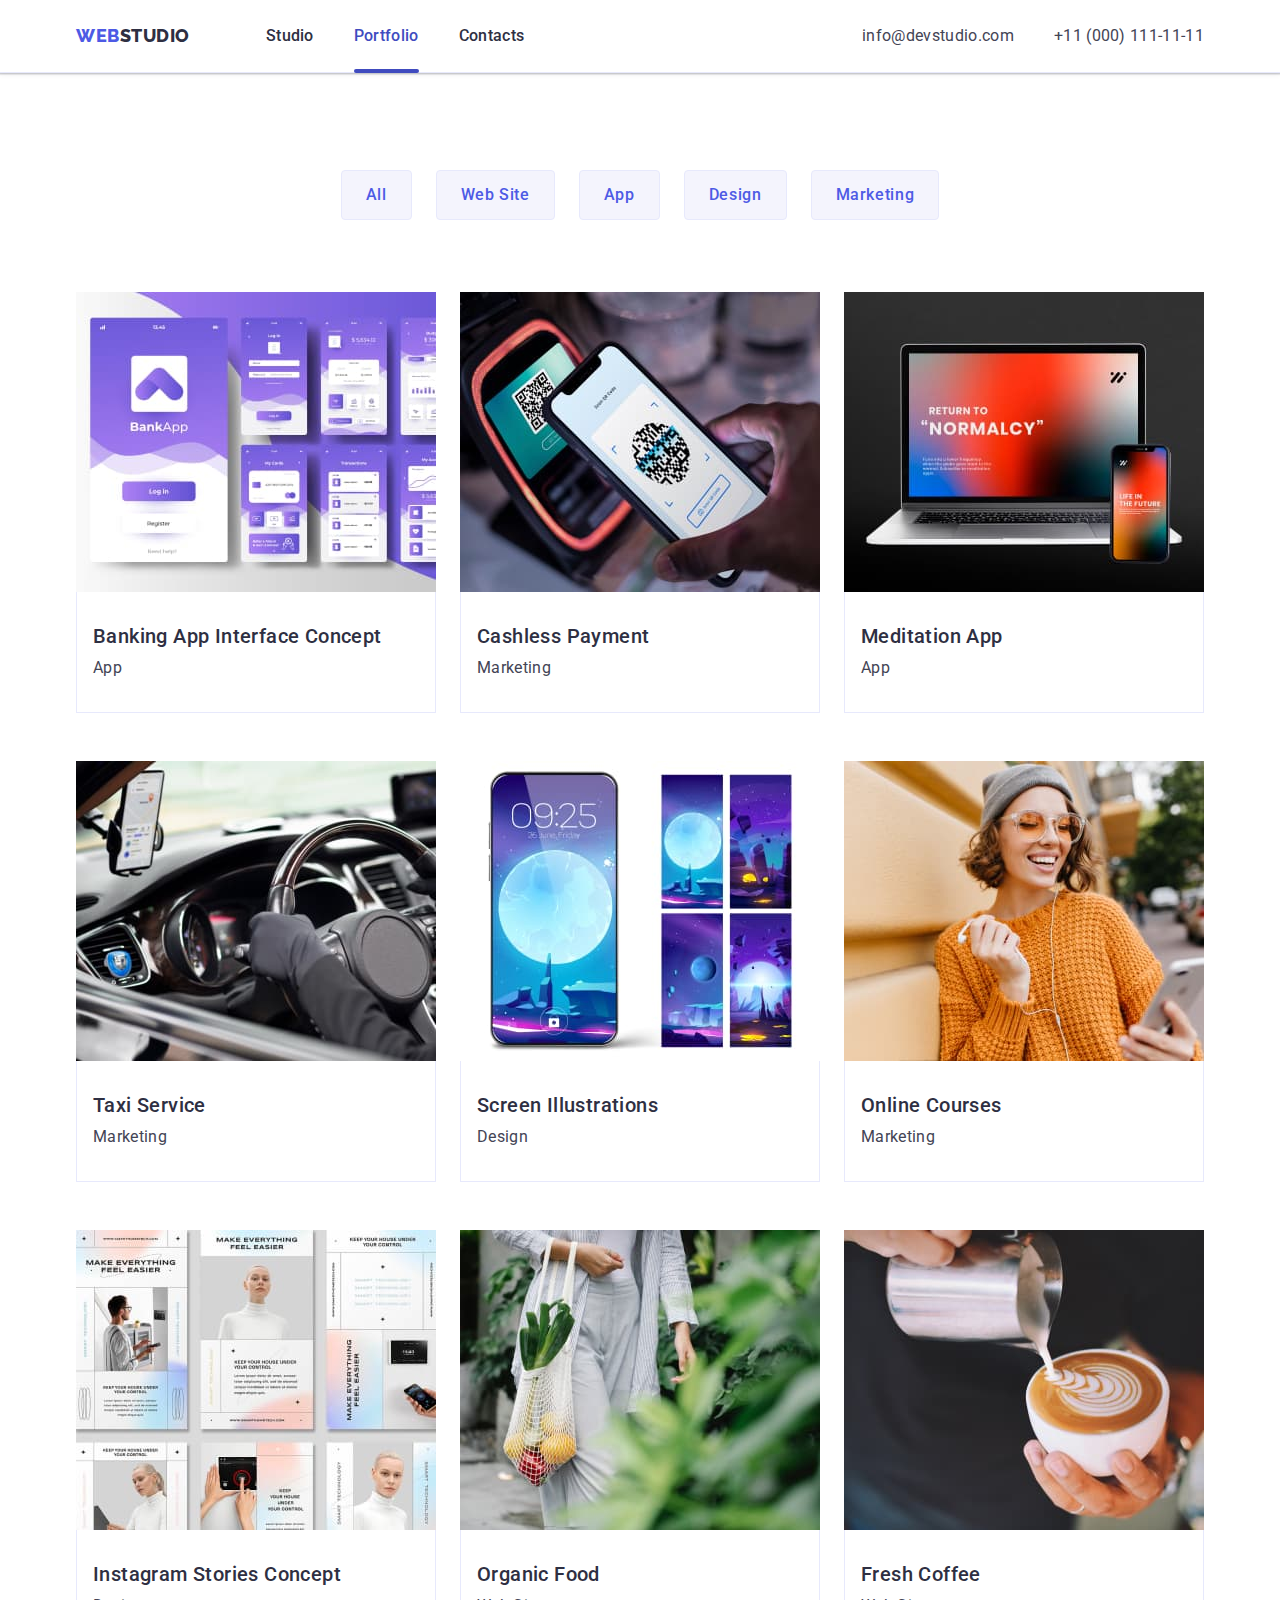
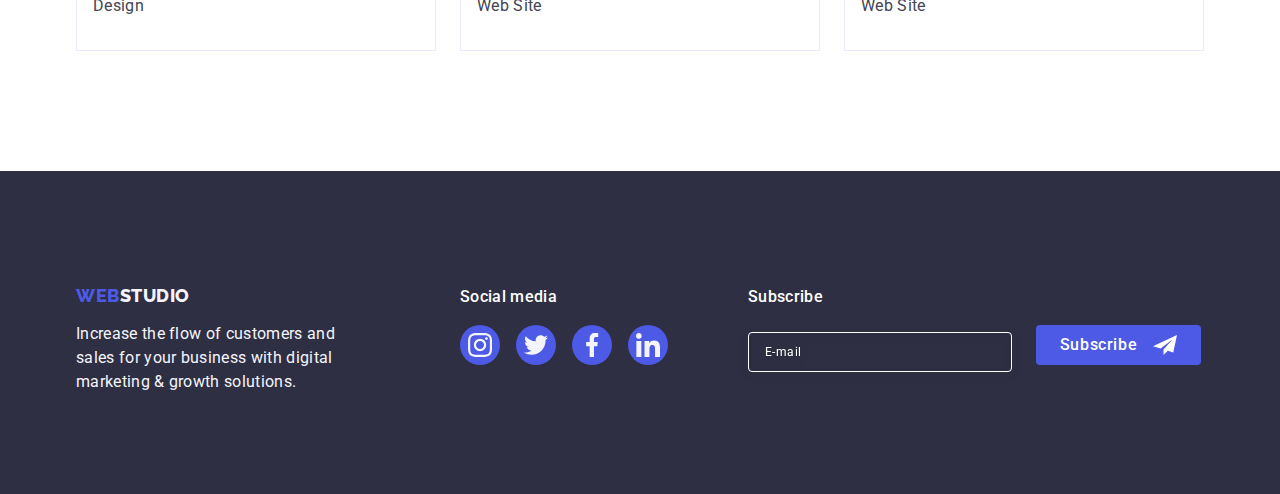
==== portfolio.html @ 79c11721 "Initial commit" ====
<!DOCTYPE html>
<html lang="en">
  <head>
    <meta charset="UTF-8" />
    <meta name="viewport" content="width=device-width, initial-scale=1.0" />
    <title>portfolio</title>
    <link rel="preconnect" href="https://fonts.googleapis.com" />
    <link rel="preconnect" href="https://fonts.gstatic.com" crossorigin />
    <link
      href="https://fonts.googleapis.com/css2?family=Montserrat:wght@500;700&family=Raleway:wght@800&family=Roboto:wght@400;500;700&display=swap"
      rel="stylesheet"
    />
    <link
      rel="stylesheet"
      href="https://cdnjs.cloudflare.com/ajax/libs/modern-normalize/1.0.0/modern-normalize.min.css"
    />
    <link rel="stylesheet" href="./css/styles.css" />
  </head>

  <body>
    <header class="page-header">
      <div class="container header-container">
        <nav class="header-nav">
          <a class="logo link" href="./index.html"
            >WEB<span class="studio">Studio</span></a
          >
          <ul class="list site-nav">
            <li><a class="link link-nav" href="./index.html">Studio</a></li>
            <li>
              <a class="link link-nav link-nav-active" href="./portfolio.html"
                >Portfolio</a
              >
            </li>
            <li><a class="link link-nav" href="">Contacts</a></li>
          </ul>
        </nav>
        <address class="address">
          <ul class="list auth-nav">
            <li>
              <a class="link link-auth" href="mailto:info@devstudio.com"
                >info@devstudio.com</a
              >
            </li>
            <li>
              <a class="link link-auth" href="tel:+110001111111"
                >+11 (000) 111-11-11</a
              >
            </li>
          </ul>
        </address>
      </div>
    </header>

    <main>
      <section class="portfolio section">
        <div class="container">
          <h1 class="visually-hidden">Gallery</h1>
          <ul class="list btn-menu">
            <li>
              <button type="button" class="portfolio-buttons">All</button>
            </li>
            <li>
              <button type="button" class="portfolio-buttons">Web Site</button>
            </li>
            <li>
              <button type="button" class="portfolio-buttons">App</button>
            </li>
            <li>
              <button type="button" class="portfolio-buttons">Design</button>
            </li>
            <li>
              <button type="button" class="portfolio-buttons">Marketing</button>
            </li>
          </ul>

          <ul class="list portfolio-list">
            <li class="portfolio-item">
              <a href="" class="link portfolio-link">
                <div class="portfolio-overlay">
                  <img
                    class="portfolio-image"
                    src="./images/Portfolio/banking-app.jpg"
                    alt="bankapp"
                    width="360"
                  />
                  <p class="portfolio-image-text">
                    14 Stylish and User-Friendly App Design Concepts · Task
                    Manager App · Calorie Tracker App · Exotic Fruit Ecommerce
                    App · Cloud Storage App Cashless Payment Marketing
                  </p>
                </div>
                <div class="portfolio-item-container">
                  <h2 class="portfolio-title">Banking App Interface Concept</h2>
                  <p class="portfolio-text">App</p>
                </div>
              </a>
            </li>
            <li class="portfolio-item">
              <a href="" class="link portfolio-link">
                <div class="portfolio-overlay">
                  <img
                    class="portfolio-image"
                    src="./images/Portfolio/payment.jpg"
                    alt="payment"
                    width="360"
                  />
                  <p class="portfolio-image-text">
                    14 Stylish and User-Friendly App Design Concepts · Task
                    Manager App · Calorie Tracker App · Exotic Fruit Ecommerce
                    App · Cloud Storage App Cashless Payment Marketing
                  </p>
                </div>
                <div class="portfolio-item-container">
                  <h2 class="portfolio-title">Cashless Payment</h2>
                  <p class="portfolio-text">Marketing</p>
                </div>
              </a>
            </li>
            <li class="portfolio-item">
              <a href="" class="link portfolio-link">
                <div class="portfolio-overlay">
                  <img
                    class="portfolio-image"
                    src="./images/Portfolio/maditation-app.jpg"
                    alt="maditation-app"
                    width="360"
                  />
                  <p class="portfolio-image-text">
                    14 Stylish and User-Friendly App Design Concepts · Task
                    Manager App · Calorie Tracker App · Exotic Fruit Ecommerce
                    App · Cloud Storage App Cashless Payment Marketing
                  </p>
                </div>
                <div class="portfolio-item-container">
                  <h2 class="portfolio-title">Meditation App</h2>
                  <p class="portfolio-text">App</p>
                </div>
              </a>
            </li>
            <li class="portfolio-item">
              <a href="" class="link portfolio-link">
                <div class="portfolio-overlay">
                  <img
                    class="portfolio-image"
                    src="./images/Portfolio/taxi.jpg"
                    alt="taxi"
                    width="360"
                  />
                  <p class="portfolio-image-text">
                    14 Stylish and User-Friendly App Design Concepts · Task
                    Manager App · Calorie Tracker App · Exotic Fruit Ecommerce
                    App · Cloud Storage App Cashless Payment Marketing
                  </p>
                </div>
                <div class="portfolio-item-container">
                  <h2 class="portfolio-title">Taxi Service</h2>
                  <p class="portfolio-text">Marketing</p>
                </div>
              </a>
            </li>
            <li class="portfolio-item">
              <a href="" class="link portfolio-link">
                <div class="portfolio-overlay">
                  <img
                    class="portfolio-image"
                    src="./images/Portfolio/screen-ill.jpg"
                    alt="Illustrations"
                    width="360"
                  />
                  <p class="portfolio-image-text">
                    14 Stylish and User-Friendly App Design Concepts · Task
                    Manager App · Calorie Tracker App · Exotic Fruit Ecommerce
                    App · Cloud Storage App Cashless Payment Marketing
                  </p>
                </div>
                <div class="portfolio-item-container">
                  <h2 class="portfolio-title">Screen Illustrations</h2>
                  <p class="portfolio-text">Design</p>
                </div>
              </a>
            </li>
            <li class="portfolio-item">
              <a href="" class="link portfolio-link">
                <div class="portfolio-overlay">
                  <img
                    class="portfolio-image"
                    src="./images/Portfolio/online-courses.jpg"
                    alt="courses"
                    width="360"
                  />
                  <p class="portfolio-image-text">
                    14 Stylish and User-Friendly App Design Concepts · Task
                    Manager App · Calorie Tracker App · Exotic Fruit Ecommerce
                    App · Cloud Storage App Cashless Payment Marketing
                  </p>
                </div>
                <div class="portfolio-item-container">
                  <h2 class="portfolio-title">Online Courses</h2>
                  <p class="portfolio-text">Marketing</p>
                </div>
              </a>
            </li>
            <li class="portfolio-item">
              <a href="" class="link portfolio-link">
                <div class="portfolio-overlay">
                  <img
                    class="portfolio-image"
                    src="./images/Portfolio/instagram.jpg"
                    alt="instagram"
                    width="360"
                  />
                  <p class="portfolio-image-text">
                    14 Stylish and User-Friendly App Design Concepts · Task
                    Manager App · Calorie Tracker App · Exotic Fruit Ecommerce
                    App · Cloud Storage App Cashless Payment Marketing
                  </p>
                </div>
                <div class="portfolio-item-container">
                  <h2 class="portfolio-title">Instagram Stories Concept</h2>
                  <p class="portfolio-text">Design</p>
                </div>
              </a>
            </li>
            <li class="portfolio-item">
              <a href="" class="link portfolio-link">
                <div class="portfolio-overlay">
                  <img
                    class="portfolio-image"
                    src="./images/Portfolio/organic-food.jpg"
                    alt="food"
                    width="360"
                  />
                  <p class="portfolio-image-text">
                    14 Stylish and User-Friendly App Design Concepts · Task
                    Manager App · Calorie Tracker App · Exotic Fruit Ecommerce
                    App · Cloud Storage App Cashless Payment Marketing
                  </p>
                </div>
                <div class="portfolio-item-container">
                  <h2 class="portfolio-title">Organic Food</h2>
                  <p class="portfolio-text">Web Site</p>
                </div>
              </a>
            </li>
            <li class="portfolio-item">
              <a href="" class="link portfolio-link">
                <div class="portfolio-overlay">
                  <img
                    class="portfolio-image"
                    src="./images/Portfolio/coffee.jpg"
                    alt="coffee"
                    width="360"
                  />
                  <p class="portfolio-image-text">
                    14 Stylish and User-Friendly App Design Concepts · Task
                    Manager App · Calorie Tracker App · Exotic Fruit Ecommerce
                    App · Cloud Storage App Cashless Payment Marketing
                  </p>
                </div>
                <div class="portfolio-item-container">
                  <h2 class="portfolio-title">Fresh Coffee</h2>
                  <p class="portfolio-text">Web Site</p>
                </div>
              </a>
            </li>
          </ul>
        </div>
      </section>
    </main>

    <footer class="footer">
      <div class="container footer-container">
        <div class="footer-logo">
          <a class="logo link" href="./index.html"
            >WEB<span class="studio">Studio</span></a
          >
          <p class="footer-text">
            Increase the flow of customers and sales for your business with
            digital marketing & growth solutions.
          </p>
        </div>
        <div class="footer-social">
          <p class="footer-social-paragraph">Social media</p>
          <ul class="list social-list">
            <li class="social-item">
              <a class="social-link" href="">
                <svg class="social-icon" width="24" height="24">
                  <use
                    href="./images/icons/iconmoon/sprite.svg#icon-instagram"
                  ></use>
                </svg>
              </a>
            </li>
            <li class="social-item">
              <a class="social-link" href="">
                <svg class="social-icon" width="24" height="24">
                  <use
                    href="./images/icons/iconmoon/sprite.svg#icon-twitter"
                  ></use>
                </svg>
              </a>
            </li>
            <li class="social-item">
              <a class="social-link" href="">
                <svg class="social-icon" width="24" height="24">
                  <use
                    href="./images/icons/iconmoon/sprite.svg#icon-facebook"
                  ></use>
                </svg>
              </a>
            </li>
            <li class="social-item">
              <a class="social-link" href="">
                <svg class="social-icon" width="24" height="24">
                  <use
                    href="./images/icons/iconmoon/sprite.svg#icon-linkedin"
                  ></use>
                </svg>
              </a>
            </li>
          </ul>
        </div>
        <div class="footer-form">
          <p class="footer-subscribe-text">Subscribe</p>
          <form class="footer-subscribe-form">
            <label class="footer-field" for="email">
              <input
                class="footer-input"
                type="email"
                id="email"
                name="email"
                placeholder="E-mail"
            /></label>

            <button class="footer-subscribe-button" type="submit">
              Subscribe
              <svg class="footer-subscribe-icon" width="24" height="24">
                <use href="./images/icons.svg#icon-paper-plane"></use>
              </svg>
            </button>
          </form>
        </div>
      </div>
    </footer>
  </body>
</html>
---- css/styles.css ----
:root {
  --global-font: 'Roboto', sans-serif;
  --second-font: 'Raleway', sans-serif;
  --global-text-color: #434455;
  --second-text-color: #2e2f42;
  --background-color-white: #ffffff;
  --background-clor-grey: #f4f4fd;
  --global-color-blue: #4d5ae5;
  --active-button: #404bbf;
  --portfolio-button: #e7e9fc;
  --customers-border: #8e8f99;
  --footer-active-icons: #31d0aa;
  --dairy: #fcfcfc;
  --transition-dur: 250ms;
  --transition-func: cubic-bezier(0.4, 0, 0.2, 1);
}
/* =========== COMMON ========== */

/* *,
*::before,
*::after{
    box-sizing: inherit;
} */

h1,
h2,
h3,
h4,
p {
  margin: 0;
}

ul,
ol {
  margin: 0;
  padding: 0;
}

body {
  font-family: var(--global-font);
  background-color: var(--background-color-white);
  color: var(--global-text-color);
  font-size: 36px;
  line-height: 1.1;
  letter-spacing: 0.72px;
}

img {
  display: block;
  max-width: 100%;
}

.container {
  max-width: 1158px;
  margin: 0 auto;
  padding: 0 15px;
}

.section {
  padding: 120px 0;
}
/* ============Header============== */

.header-container {
  display: flex;
  justify-content: space-between;
  align-items: center;
}

.page-header {
  border-bottom: 1px solid var(--portfolio-button);
  background: var(--background-color-white);
  box-shadow: 0px 1px 6px 0px rgba(46, 47, 66, 0.08),
    0px 1px 1px 0px rgba(46, 47, 66, 0.16),
    0px 2px 1px 0px rgba(46, 47, 66, 0.08);
}

.header-nav {
  display: flex;
  align-items: center;
}

.auth-nav {
  display: flex;
  gap: 40px;
}

.site-nav {
  display: flex;
  gap: 40px;
}

.link {
  display: inline-block;
  padding: 24px 0;

  text-decoration: none;
  color: var(--second-text-color);
  font-size: 16px;
  line-height: 1.5;
  letter-spacing: 0.32px;
}

.link-nav-active {
  position: relative;
  color: var(--active-button);
}

.link-nav-active::after {
  position: absolute;
  left: 0;
  bottom: -1px;
  display: block;
  content: '';
  width: 100%;
  height: 4px;
  border-radius: 2px;
  background: var(--active-button);
}
.site-nav .link {
  font-weight: 500;
}

.site-nav .link:hover,
.site-nav .link:focus {
  color: var(--active-button);
}

.site-nav .link.current {
  color: var(--active-button);
}

.auth-nav .link:hover,
.auth-nav .link:focus,
.auth-nav .link.current {
  color: var(--active-button);
}

.auth-nav .link {
  font-weight: 400;
  color: var(--global-text-color);
}

.link-nav,
.link-auth {
  display: inline-block;
  padding: 24px 0;
  transition-property: color;
  transition-duration: var(--transition-dur);
  transition-timing-function: var(--transition-func);
}

.list {
  list-style-type: none;
}

.address {
  font-style: normal;
}
/* ============Header=============*/

/* =============Logo=============== */
.logo {
  margin-right: 76px;
  padding: 24px 0;

  font-family: var(--second-font);
  color: var(--global-color-blue);
  font-size: 18px;
  line-height: 1.17;
  letter-spacing: 0.54px;
  font-weight: 800;
  text-transform: uppercase;
}

.studio {
  color: var(--second-text-color);
}

/* ===============Logo============ */

/* ==================== Hero ===================== */
.hero {
  background-color: var(--second-text-color);
  padding: 188px 0;

  background-image: linear-gradient(
      rgba(46, 47, 66, 0.7),
      rgba(46, 47, 66, 0.7)
    ),
    url(../images/people-office.jpg);
  max-width: 1440px;
  background-repeat: no-repeat;
  background-position: center;
  background-size: cover;
}

.hero-button {
  display: block;
  padding: 16px 32px;
  border-radius: 4px;
  min-width: 169px;

  transition-property: background-color;
  transition-duration: var(--transition-dur);
  transition-timing-function: var(--transition-func);

  box-shadow: 0px 4px 4px 0px rgba(0, 0, 0, 0.15);
  font-family: inherit;
  background-color: var(--global-color-blue);
  color: var(--background-color-white);
  font-size: 16px;
  line-height: 1.5;
  letter-spacing: 0.64px;
  font-weight: 500;
  cursor: pointer;
  border: none;
}

.hero-button:hover,
.hero-button:focus {
  background-color: var(--active-button);
}

.hero-title {
  margin-bottom: 48px;
  max-width: 496px;

  color: var(--background-color-white);
  font-size: 56px;
  line-height: 1.07;
  letter-spacing: 1.12px;
}

/* ===================== Hero =======================*/

.features-title,
.products-title,
.team-title,
.customers-title {
  color: var(--second-text-color);
  font-size: 36px;
  line-height: 1.11;
  letter-spacing: 0.72px;
  text-transform: capitalize;
  text-align: center;
  margin-bottom: 72px;
}

/*=================== Features ===================== */
.visually-hidden {
  position: absolute;
  width: 1px;
  height: 1px;
  margin: -1px;
  border: 0;
  padding: 0;

  white-space: nowrap;
  clip-path: inset(100%);
  clip: rect(0 0 0 0);
  overflow: hidden;
}
/* 
.features {
  padding: 120px 0 120px;
} */

.features .title {
  margin-bottom: 8px;

  color: var(--second-text-color);
  font-size: 20px;
  line-height: 1.2;
  letter-spacing: 0.02em;
  font-weight: 500;
}

.features-description {
  color: var(--global-text-color);
  font-size: 16px;
  line-height: 1.5;
  letter-spacing: 0.32px;
}
.features-list {
  display: flex;
  gap: 24px;
}

.features-item {
  max-width: 264px;
  flex-direction: column;
}

.features-icon {
  display: flex;
  justify-content: center;
  align-items: center;

  border-radius: 4px;
  background-color: #f4f4fd;
  height: 112px;
  margin-bottom: 8px;
}
/* ================ Features =========================*/

/* ===================== Products ===================== */

.products {
  padding-top: 0;
  padding-bottom: 120px;
}

.products-list {
  display: flex;
  gap: 24px;
}

/* ====================== Products ==================== */
/* ==================== Team ==========================*/

.team-container {
  padding: 32px 0;
  text-align: center;
}

.team {
  background-color: var(--background-clor-grey);
}

.team-name {
  color: var(--second-text-color);
  font-size: 20px;
  line-height: 1.2;
  letter-spacing: 0.4px;
  font-weight: 500;
  margin-bottom: 8px;
}

.team-position {
  color: var(--global-text-color);
  font-size: 16px;
  line-height: 1.5;
  letter-spacing: 0.32px;
  margin-bottom: 8px;
}

.team-item {
  border-radius: 0px 0px 4px 4px;
  background-color: var(--background-color-white);
  box-shadow: 0px 2px 1px 0px rgba(46, 47, 66, 0.08),
    0px 1px 1px 0px rgba(46, 47, 66, 0.16),
    0px 1px 6px 0px rgba(46, 47, 66, 0.08);
}

.team-list {
  display: flex;
  gap: 24px;
}

.social-list {
  display: flex;
  gap: 24px;
  justify-content: center;
}

.social-item {
  width: 40px;
  height: 40px;
}

.social-link {
  display: flex;
  justify-content: center;
  align-items: center;

  transition-property: background-color;
  transition-duration: var(--transition-dur);
  transition-timing-function: var(--transition-func);

  background-color: var(--global-color-blue);
  border-radius: 50%;
  height: 100%;
  width: 100%;
}

.social-icon {
  fill: var(--background-clor-grey);
}
.social-link:hover {
  background-color: var(--active-button);
}

.social-link:focus {
  background-color: var(--active-button);
}
/* ======================Team ========================*/

/* ================= Customers========== */
.customers-title {
  margin-bottom: 72px;
}

.customers-list {
  display: flex;
  gap: 24px;
}

.customers-item {
  height: 88px;
  width: 168px;
}

.customers-link {
  display: flex;
  justify-content: center;
  align-items: center;
  padding: 16px 32px;

  transition-property: border-color, color;
  transition-duration: var(--transition-dur);
  transition-timing-function: var(--transition-func);

  border-radius: 4px;
  border: 1px solid var(--customers-border);
  color: var(--customers-border);
  height: 100%;
}

.customers-link:hover,
.customers-link:focus {
  border: 1px solid var(--active-button);
  color: var(--active-button);
}
.customers-icon {
  fill: currentColor;
}

.customers-icon:hover,
.customers-icon:focus {
  fill: var(--active-button);
}
/* ================= Customers========== */
/*===================== Footer========================= */
.footer {
  padding-top: 100px;
  padding-bottom: 100px;

  background-color: var(--second-text-color);
}

.footer-text {
  width: 264px;

  color: var(--background-clor-grey);
  font-size: 16px;
  line-height: 1.5;
  letter-spacing: 0.32px;
}

.footer .studio {
  color: var(--background-clor-grey);
}

.footer .logo {
  padding: 0;
  margin-bottom: 16px;
}
.footer-container {
  display: flex;
  align-items: baseline;
}

.footer-logo {
  margin-right: 120px;
}

.footer-social {
  display: block;
}
.footer-social-paragraph {
  margin-bottom: 16px;

  font-family: Roboto;
  font-size: 16px;
  font-style: normal;
  font-weight: 500;
  line-height: 1.5;
  letter-spacing: 0.32px;
  color: var(--background-color-white);
}

.footer .social-link:hover,
.social-link:focus {
  background-color: var(--footer-active-icons);
}

.footer .social-list {
  gap: 16px;
}
/* ===================== Footer ========================*/

/* ================ Modal Window ===================== */

.modal {
  position: fixed;
  left: 0;
  top: 0;
  opacity: 1;
  visibility: visible;

  transition-property: opacity, visibility;
  transition-duration: var(--transition-dur);
  transition-timing-function: var(--transition-func);

  height: 100%;
  width: 100%;
  background: rgba(46, 47, 66, 0.4);
}

.is-hidden {
  visibility: hidden;
  opacity: 0;
  pointer-events: none;
  transform: scale(0.2);
}

.backdrop {
  padding: 72px 24px 24px 24px;
  position: absolute;
  left: 50%;
  top: 50%;
  transform: translate(-50%, -50%);
  transition-property: transform;
  transition-duration: var(--transition-dur);
  transition-timing-function: var(--transition-func);

  width: 408px;
  min-height: 584px;
  border-radius: 4px;
  background: var(--dairy);
  box-shadow: 0px 2px 1px 0px rgba(0, 0, 0, 0.2),
    0px 1px 3px 0px rgba(0, 0, 0, 0.12), 0px 1px 1px 0px rgba(0, 0, 0, 0.14);
}

.close-button {
  display: flex;
  align-items: center;
  justify-content: center;

  position: absolute;
  right: 24px;
  top: 24px;

  transition-property: background-color, border;
  transition-duration: var(--transition-dur);
  transition-timing-function: var(--transition-func);

  width: 24px;
  height: 24px;
  border-radius: 50%;
  background-color: var(--portfolio-button);
  border: 1px solid rgba(0, 0, 0, 0.1);
  padding: 0;
  cursor: pointer;
}

.close-button:hover,
.close-button:focus {
  cursor: pointer;
  background-color: var(--active-button);
  fill: var(--background-color-white);
  border: none;
}

.close-button-icon {
  transition-property: fill;
  transition-duration: var(--transition-dur);
  transition-timing-function: var(--transition-func);
}

/*  */
/* ============== footer form =========== */
.footer-form {
  display: block;
  margin-left: 80px;
}

.footer-subscribe-text {
  margin-bottom: 16px;

  font-size: 16px;
  font-weight: 500;
  line-height: 1.5;
  letter-spacing: 0.32px;

  color: var(--background-color-white);
}

.footer-subscribe-form {
  display: flex;
  gap: 24px;
}

.footer-input {
  width: 264px;
  height: 40px;
  border: 1px solid var(--background-color-white);
  background-color: transparent;
  font-size: 12px;
  font-weight: 400;
  line-height: 1.5;
  letter-spacing: 0.48px;

  padding-left: 16px;
  filter: drop-shadow(0px 4px 4px rgba(0, 0, 0, 0.15));
  border-radius: 4px;
  color: var(--background-color-white);
}

.footer-input::placeholder {
  color: var(--background-color-white);
}

.footer-subscribe-button {
  display: flex;
  justify-content: center;
  align-items: center;
  min-width: 165px;
  height: 40px;

  font-size: 16px;
  font-weight: 500;
  line-height: 1.5;
  letter-spacing: 0.64px;
  color: var(--background-color-white);
  cursor: pointer;
  background-color: var(--global-color-blue);
  border: none;
  border-radius: 4px;
}

.footer-subscribe-icon {
  margin-left: 16px;
}

/* ============== footer form =========== */

/* ================ Modal window form ============== */

.modal-title {
  margin-bottom: 16px;
  color: var(--second-text-color);
  text-align: center;

  font-size: 16px;
  font-weight: 500;
  line-height: 1.5;
  letter-spacing: 0.32px;
}

.modal-field-wrapper {
  margin-bottom: 8px;
}

.modal-field {
  display: block;
  font-size: 12px;
  font-weight: 400;
  line-height: 1.17;
  letter-spacing: 0.48px;
  color: var(--customers-border);

  margin-bottom: 4px;
}

.modal-input {
  width: 100%;
  height: 40px;
  border-radius: 4px;
  border: 1px solid var(--navyblue-modal, rgba(46, 47, 66, 0.4));
  color: var(--second-text-color);
  font-size: 12px;
  padding: 11px 38px;
  background-color: transparent;
  outline: transparent;

  transition-property: border-color;
  transition-duration: var(--transition-dur);
  transition-timing-function: var(--transition-func);
}

.modal-input:hover,
.modal-input:focus {
  border-color: var(--global-color-blue);
}

.modal-input::placeholder {
  font-size: 12px;
  font-weight: 400;
  line-height: 1.17;
  letter-spacing: 0.48px;
  color: var(--second-text-color);
}

.modal-icon-wrapper {
  position: relative;
}

.modal-icon {
  position: absolute;
  top: 50%;
  left: 16px;
  transform: translateY(-50%);

  transition-property: fill;
  transition-duration: var(--transition-dur);
  transition-timing-function: var(--transition-func);
}

.modal-input:hover + .modal-icon,
.modal-input:focus + .modal-icon {
  fill: var(--global-color-blue);
}
.modal-input:focus,
.modal-comment:focus {
  border-color: var(--global-color-blue);
}

.modal-input:hover,
.modal-comment:hover {
  border-color: var(--global-color-blue);
}

.modal-comment {
  display: inline-block;
  margin-top: 4px;
  margin-bottom: 16px;
  padding: 8px 16px;
  width: 100%;
  height: 120px;
  resize: none;
  color: rgba(46, 47, 66, 0.4);
  font-size: 12px;

  font-weight: 400;
  line-height: 1.17;
  letter-spacing: 0.48px;

  border-radius: 4px;
  border: 1px solid var(--navyblue-modal, rgba(46, 47, 66, 0.4));
  outline: transparent;
  background-color: transparent;

  transition-property: border-color;
  transition-duration: var(--transition-dur);
  transition-timing-function: var(--transition-func);
}

.modal-comment::placeholder {
  font-size: 12px;
  font-weight: 400;
  line-height: 1.17;
  letter-spacing: 0.48px;
  color: var(--second-text-color);
}

.privacy-wrapper {
  position: relative;
  margin-bottom: 24px;
}
.input-check {
  position: absolute;
  visibility: hidden;
  opacity: 0;
  left: 0;
  top: 0;
}

.checkbox-made {
  width: 16px;
  height: 16px;

  margin-right: 8px;

  border-radius: 2px;
  border: 1px solid var(--navyblue-modal, rgba(46, 47, 66, 0.4));

  display: inline-flex;
  align-items: center;
  justify-content: center;
  fill: transparent;
  transition-property: background-color, border, fill;
  transition-duration: var(--transition-dur);
  transition-timing-function: var(--transition-func);
}

.checkbox-made-icon {
  opacity: 0;
  visibility: hidden;
}

.input-check:checked + .checkbox-label .checkbox-made {
  border: 1px solid transparent;
  background-color: var(--active-button);
  border: none;
  fill: var(--background-clor-grey);
}

.input-check:checked + .checkbox-label .checkbox-made-icon {
  opacity: 1;
  visibility: visible;
}

.privacy-link {
  color: var(--global-color-blue);
}

.checkbox-label {
  display: flex;
  align-items: center;

  font-size: 12px;
  font-weight: 400;
  line-height: 1.17;
  letter-spacing: 0.48px;
  color: var(--customers-border);
  text-decoration-line: underline;
}

.modal-button {
  display: block;
  min-width: 169px;
  height: 56px;

  font-size: 16px;
  font-weight: 500;
  line-height: 1.5;
  letter-spacing: 0.64px;
  color: var(--background-color-white);
  cursor: pointer;
  background-color: var(--global-color-blue);
  border: none;
  border-radius: 4px;

  transition-property: background-color;
  transition-duration: var(--transition-dur);
  transition-timing-function: var(--transition-func);
}
/* ================ Modal window form ============== */
/* ===================== Portfolio ==================== */

.portfolio {
  padding-top: 96px;
  padding-bottom: 120px;
}

.portfolio-item .link {
  padding: 0;
}
.btn-menu {
  display: flex;
  justify-content: center;
  gap: 24px;
  margin-bottom: 72px;
}
.portfolio-buttons {
  transition-property: color, background-color, border-color, box-shadow;
  transition-duration: var(--transition-dur);
  transition-timing-function: var(--transition-func);

  padding: 12px 24px;
  border-radius: 4px;
  border: 1px solid var(--cornflower, #e7e9fc);

  background-color: var(--background-clor-grey);
  color: var(--global-color-blue);
  font-size: 16px;
  line-height: 1.5;
  letter-spacing: 0.64px;
  font-family: var(--global-font);
  font-weight: 500;
}

.portfolio-buttons:hover,
.portfolio-buttons:focus {
  border: 1px solid transparent;
  background-color: var(--active-button);
  color: var(--background-color-white);
  cursor: pointer;
  box-shadow: 0px 3px 1px rgba(0, 0, 0, 0.1), 0px 2px 1px rgba(0, 0, 0, 0.08),
    0px 2px 2px rgba(0, 0, 0, 0.12);
}

.portfolio-list {
  display: flex;
  flex-wrap: wrap;
  justify-content: center;
  gap: 48px 24px;
}

.portfolio-link {
  display: block;

  transition-property: box-shadow;
  transition-duration: var(--transition-dur);
  transition-timing-function: var(--transition-func);
}

.portfolio-link:hover,
.portfolio-link:focus {
  box-shadow: 0px 1px 6px rgba(46, 47, 66, 0.08),
    0px 1px 1px rgba(46, 47, 66, 0.16), 0px 2px 1px rgba(46, 47, 66, 0.08);
}

.portfolio-link:hover .portfolio-image-text,
.portfolio-link:focus .portfolio-image-text {
  transform: translateY(0%);
  box-shadow: 0px 2px 1px 0px rgba(46, 47, 66, 0.08),
    0px 1px 1px 0px rgba(46, 47, 66, 0.16),
    0px 1px 6px 0px rgba(46, 47, 66, 0.08);
}

.portfolio-title {
  color: var(--second-text-color);
  font-size: 20px;
  line-height: 1.2;
  letter-spacing: 0.4px;
  font-weight: 500;
  margin-bottom: 8px;
}

.portfolio-text {
  color: var(--global-text-color);
  font-size: 16px;
  line-height: 1.5;
  letter-spacing: 0.32px;
}

.portfolio-item-container {
  padding: 32px 16px;
  border: 1px solid var(--portfolio-button);
  border-top: none;
}

.portfolio-item:hover,
.customers-item:focus {
  box-shadow: 0px 2px 1px 0px rgba(46, 47, 66, 0.08),
    0px 1px 1px 0px rgba(46, 47, 66, 0.16),
    0px 1px 6px 0px rgba(46, 47, 66, 0.08);
}

.portfolio-overlay {
  position: relative;
  overflow: hidden;
  max-width: 360px;
  border: transparent;

  transition-property: background-color, border-color, box-shadow;
  transition-duration: var(--transition-dur);
  transition-timing-function: var(--transition-func);
}

.portfolio-image-text {
  position: absolute;
  top: 0;
  left: 0;
  transform: translateY(100%);
  transition-property: transform;
  transition-duration: var(--transition-dur);
  transition-timing-function: var(--transition-func);

  padding: 40px 32px;

  font-size: 16px;
  font-weight: 400;
  line-height: 1.5;
  letter-spacing: 0.32px;
  color: var(--background-clor-grey);
  background-color: var(--global-color-blue);
  height: 100%;
  width: 100%;
}

.portfolio-image {
  display: block;
}
/* ===================== Portfolio =================== */
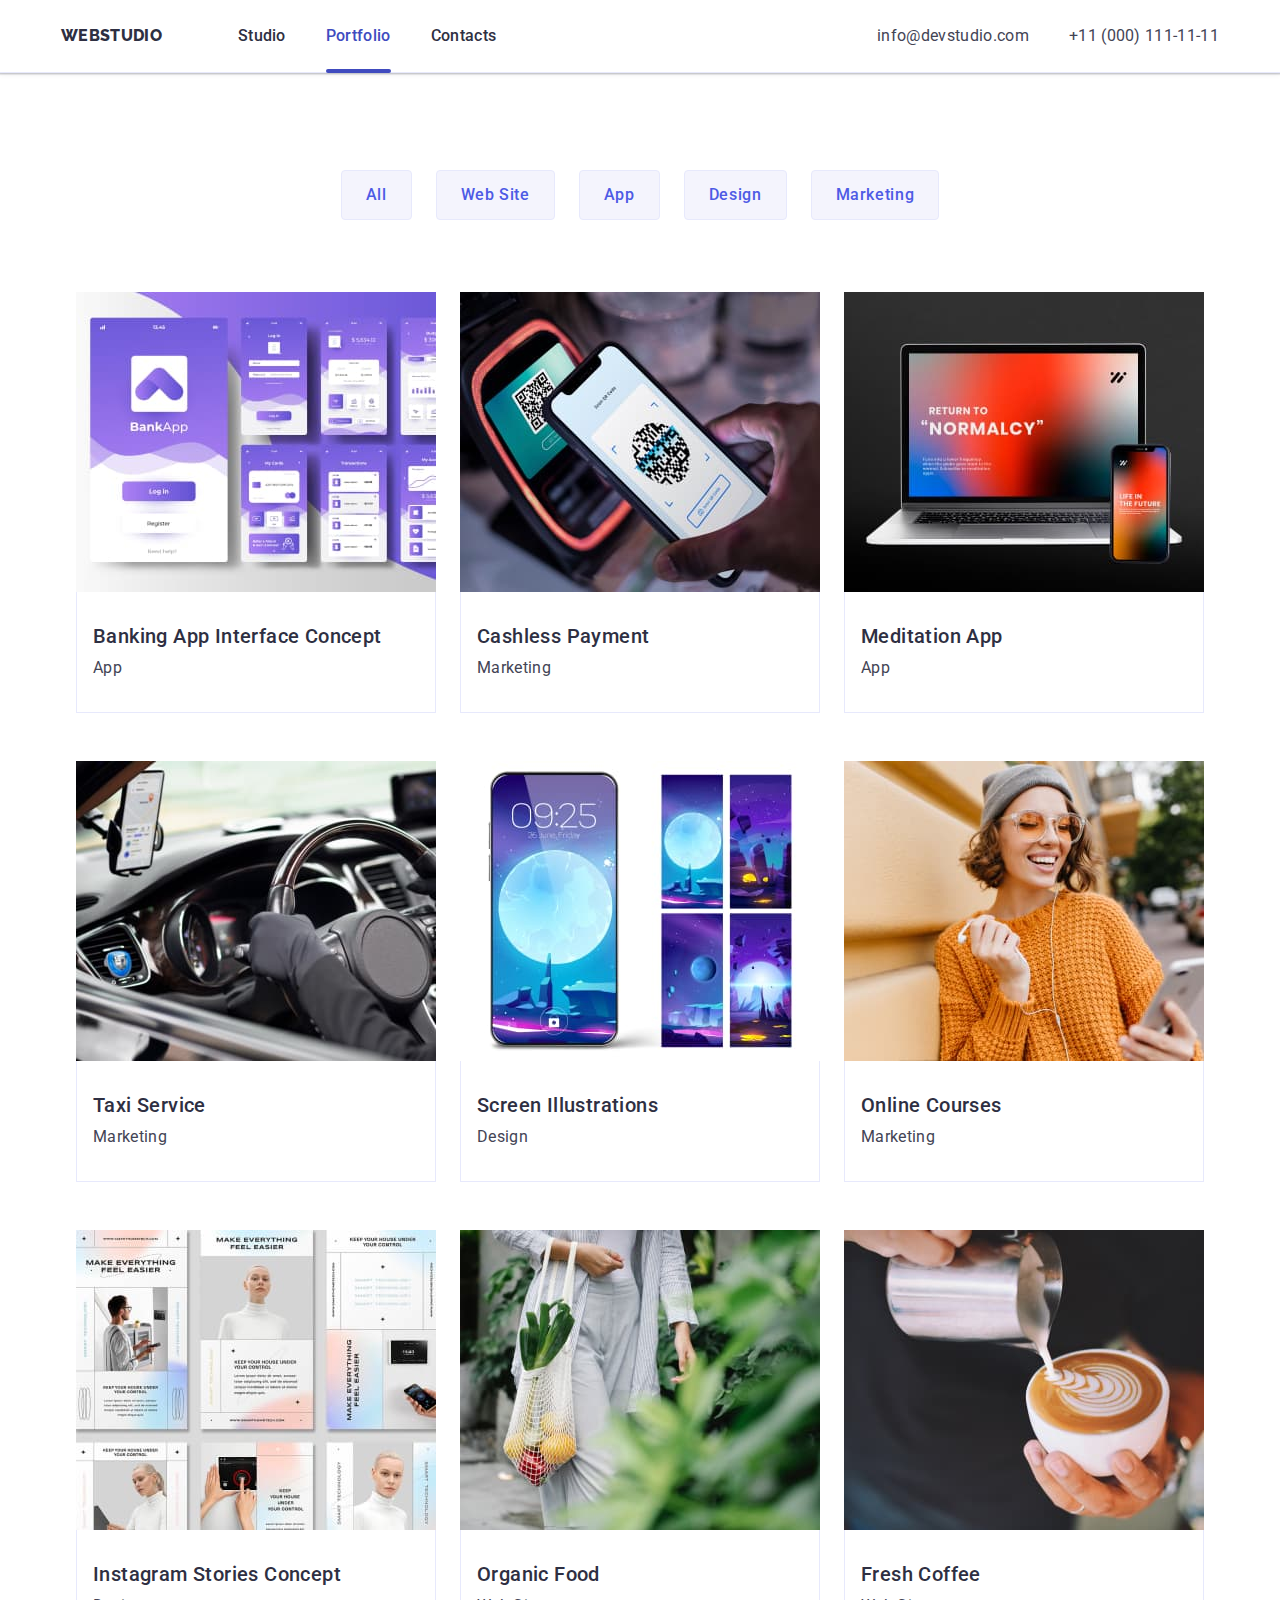
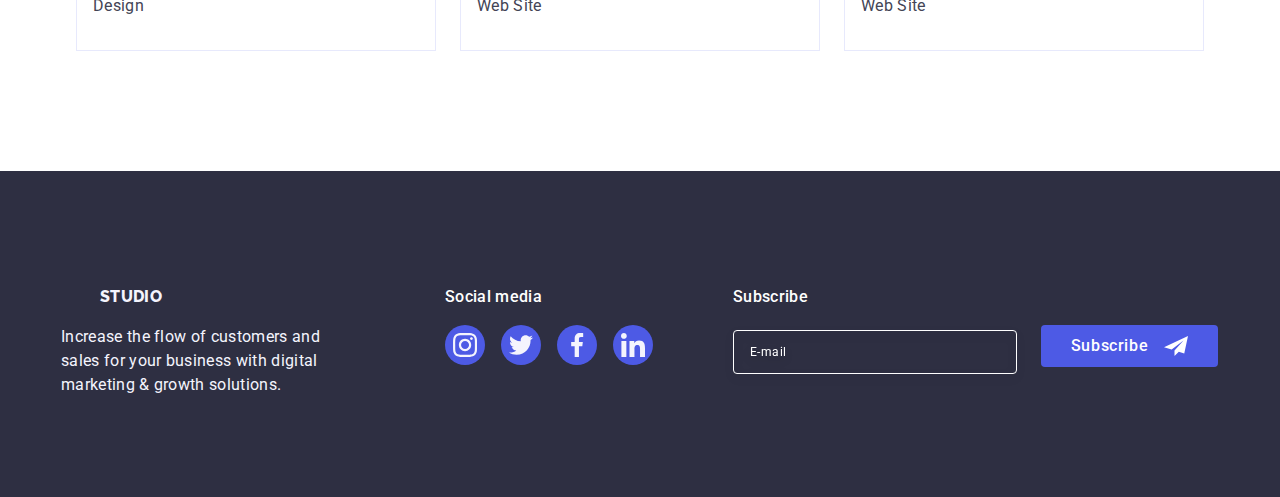
==== commit 5bb6c0b8: "folders" ====
--- a/portfolio.html
+++ b/portfolio.html
@@ -14,6 +14,7 @@
       rel="stylesheet"
       href="https://cdnjs.cloudflare.com/ajax/libs/modern-normalize/1.0.0/modern-normalize.min.css"
     />
+    <link rel="stylesheet" href="./css/main.css" />
     <link rel="stylesheet" href="./css/styles.css" />
   </head>
 
--- a/css/main.css
+++ b/css/main.css
@@ -0,0 +1,6 @@
+@import "./utils/variables.css";
+@import "./base/common.css";
+@import "./base/container.css";
+@import "./base/section.css";
+@import "./layout/header.css";
+@import "./layout/hero.css";
--- a/css/styles.css
+++ b/css/styles.css
@@ -1,238 +1,14 @@
-:root {
-  --global-font: 'Roboto', sans-serif;
-  --second-font: 'Raleway', sans-serif;
-  --global-text-color: #434455;
-  --second-text-color: #2e2f42;
-  --background-color-white: #ffffff;
-  --background-clor-grey: #f4f4fd;
-  --global-color-blue: #4d5ae5;
-  --active-button: #404bbf;
-  --portfolio-button: #e7e9fc;
-  --customers-border: #8e8f99;
-  --footer-active-icons: #31d0aa;
-  --dairy: #fcfcfc;
-  --transition-dur: 250ms;
-  --transition-func: cubic-bezier(0.4, 0, 0.2, 1);
-}
+
 /* =========== COMMON ========== */
-
-/* *,
-*::before,
-*::after{
-    box-sizing: inherit;
-} */
-
-h1,
-h2,
-h3,
-h4,
-p {
-  margin: 0;
-}
-
-ul,
-ol {
-  margin: 0;
-  padding: 0;
-}
-
-body {
-  font-family: var(--global-font);
-  background-color: var(--background-color-white);
-  color: var(--global-text-color);
-  font-size: 36px;
-  line-height: 1.1;
-  letter-spacing: 0.72px;
-}
-
-img {
-  display: block;
-  max-width: 100%;
-}
-
-.container {
-  max-width: 1158px;
-  margin: 0 auto;
-  padding: 0 15px;
-}
-
-.section {
-  padding: 120px 0;
-}
 /* ============Header============== */
 
-.header-container {
-  display: flex;
-  justify-content: space-between;
-  align-items: center;
-}
-
-.page-header {
-  border-bottom: 1px solid var(--portfolio-button);
-  background: var(--background-color-white);
-  box-shadow: 0px 1px 6px 0px rgba(46, 47, 66, 0.08),
-    0px 1px 1px 0px rgba(46, 47, 66, 0.16),
-    0px 2px 1px 0px rgba(46, 47, 66, 0.08);
-}
-
-.header-nav {
-  display: flex;
-  align-items: center;
-}
-
-.auth-nav {
-  display: flex;
-  gap: 40px;
-}
-
-.site-nav {
-  display: flex;
-  gap: 40px;
-}
-
-.link {
-  display: inline-block;
-  padding: 24px 0;
-
-  text-decoration: none;
-  color: var(--second-text-color);
-  font-size: 16px;
-  line-height: 1.5;
-  letter-spacing: 0.32px;
-}
-
-.link-nav-active {
-  position: relative;
-  color: var(--active-button);
-}
-
-.link-nav-active::after {
-  position: absolute;
-  left: 0;
-  bottom: -1px;
-  display: block;
-  content: '';
-  width: 100%;
-  height: 4px;
-  border-radius: 2px;
-  background: var(--active-button);
-}
-.site-nav .link {
-  font-weight: 500;
-}
-
-.site-nav .link:hover,
-.site-nav .link:focus {
-  color: var(--active-button);
-}
-
-.site-nav .link.current {
-  color: var(--active-button);
-}
-
-.auth-nav .link:hover,
-.auth-nav .link:focus,
-.auth-nav .link.current {
-  color: var(--active-button);
-}
-
-.auth-nav .link {
-  font-weight: 400;
-  color: var(--global-text-color);
-}
-
-.link-nav,
-.link-auth {
-  display: inline-block;
-  padding: 24px 0;
-  transition-property: color;
-  transition-duration: var(--transition-dur);
-  transition-timing-function: var(--transition-func);
-}
-
-.list {
-  list-style-type: none;
-}
-
-.address {
-  font-style: normal;
-}
+
 /* ============Header=============*/
 
 /* =============Logo=============== */
-.logo {
-  margin-right: 76px;
-  padding: 24px 0;
-
-  font-family: var(--second-font);
-  color: var(--global-color-blue);
-  font-size: 18px;
-  line-height: 1.17;
-  letter-spacing: 0.54px;
-  font-weight: 800;
-  text-transform: uppercase;
-}
-
-.studio {
-  color: var(--second-text-color);
-}
 
 /* ===============Logo============ */
 
-/* ==================== Hero ===================== */
-.hero {
-  background-color: var(--second-text-color);
-  padding: 188px 0;
-
-  background-image: linear-gradient(
-      rgba(46, 47, 66, 0.7),
-      rgba(46, 47, 66, 0.7)
-    ),
-    url(../images/people-office.jpg);
-  max-width: 1440px;
-  background-repeat: no-repeat;
-  background-position: center;
-  background-size: cover;
-}
-
-.hero-button {
-  display: block;
-  padding: 16px 32px;
-  border-radius: 4px;
-  min-width: 169px;
-
-  transition-property: background-color;
-  transition-duration: var(--transition-dur);
-  transition-timing-function: var(--transition-func);
-
-  box-shadow: 0px 4px 4px 0px rgba(0, 0, 0, 0.15);
-  font-family: inherit;
-  background-color: var(--global-color-blue);
-  color: var(--background-color-white);
-  font-size: 16px;
-  line-height: 1.5;
-  letter-spacing: 0.64px;
-  font-weight: 500;
-  cursor: pointer;
-  border: none;
-}
-
-.hero-button:hover,
-.hero-button:focus {
-  background-color: var(--active-button);
-}
-
-.hero-title {
-  margin-bottom: 48px;
-  max-width: 496px;
-
-  color: var(--background-color-white);
-  font-size: 56px;
-  line-height: 1.07;
-  letter-spacing: 1.12px;
-}
-
-/* ===================== Hero =======================*/
 
 .features-title,
 .products-title,
